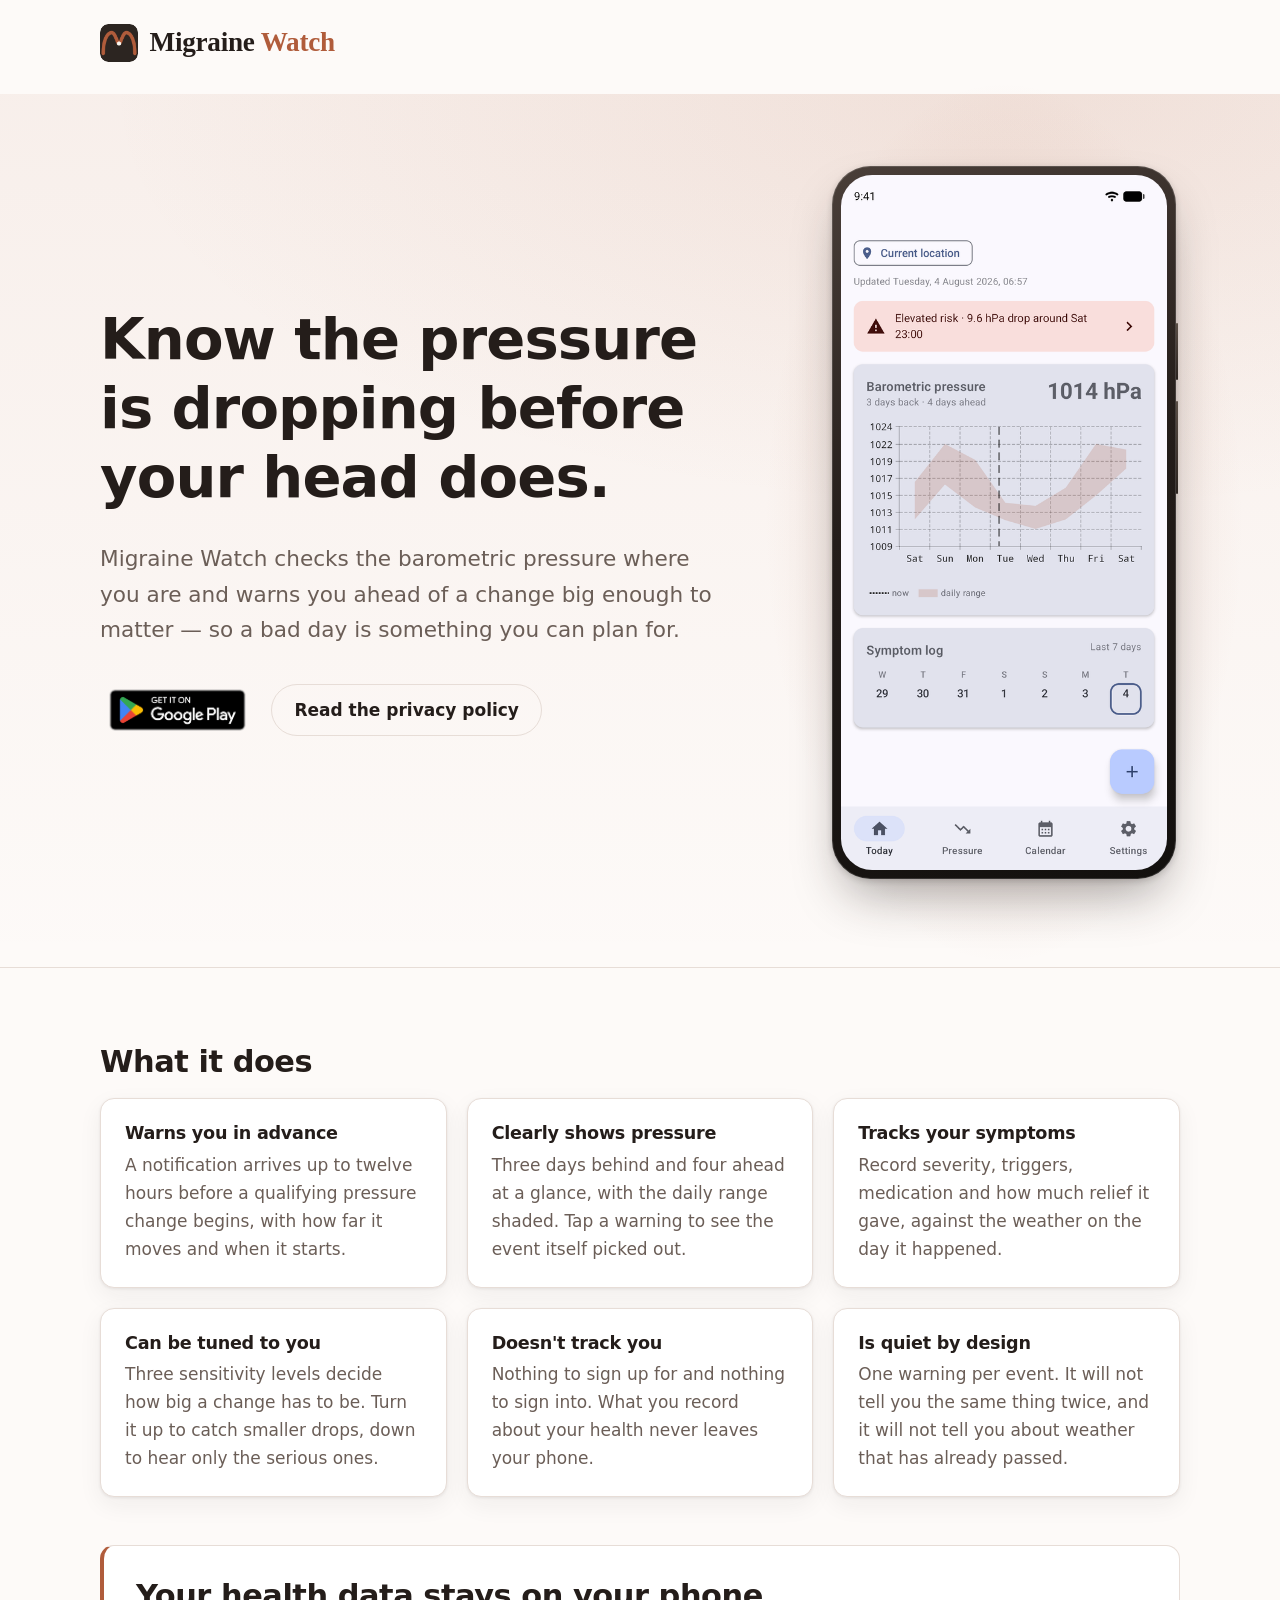
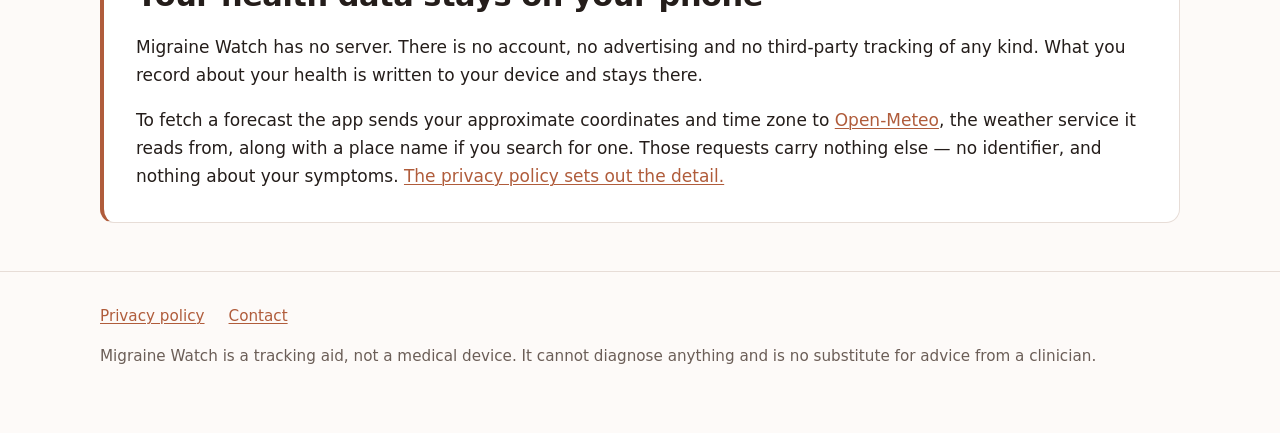
==== docs/index.html @ d58dcb6d "Add landing page and privacy policy" ====
<!DOCTYPE html>
<html lang="en">
<head>
<meta charset="utf-8">
<meta name="viewport" content="width=device-width, initial-scale=1">
<title>Migraine Watch — barometric pressure alerts for migraine</title>
<meta name="description" content="Migraine Watch tracks barometric pressure and warns you before a change large enough to matter. Your symptom log never leaves your phone.">
<meta name="theme-color" content="#2c2521">
<link rel="stylesheet" href="styles.css">
<link rel="icon" type="image/png" href="logo.png">
<link rel="apple-touch-icon" href="logo.png">
</head>
<body>

<header class="site-header">
    <div class="wrap">
        <a class="brand" href="./">
            <img class="brand-mark" src="logo.png" width="256" height="256" alt="">
            <span class="wordmark">Migraine <span class="wordmark-accent">Watch</span></span>
        </a>
    </div>
</header>

<main>
    <section class="hero">
        <div class="wrap hero-layout">
            <div class="hero-copy">
                <h1>Know the pressure is dropping before your head does.</h1>
                <p class="lede">
                    Migraine Watch checks the barometric pressure where you are and warns you
                    ahead of a change big enough to matter — so a bad day is something you
                    can plan for.
                </p>
                <div class="cta-row">
                    <!-- TODO: replace with your Play Store listing URL once the app is live.
                         The badge artwork is Google's own and must not be altered, recoloured
                         or redrawn — see play.google.com/intl/en_us/badges/. -->
                    <a class="play-badge" href="#">
                        <img src="google-play-badge.png" width="646" height="250"
                             alt="Get it on Google Play">
                    </a>
                    <a class="btn btn--ghost" href="privacy.html">Read the privacy policy</a>
                </div>
            </div>

            <div class="shot">
                <div class="device">
                    <div class="device-screen">
                        <img src="screenshot-today.png"
                             width="540" height="1149"
                             alt="The Today screen: a red banner reading 'Elevated risk, 9.6 hPa drop around Sat 23:00', above a barometric pressure chart covering three days back and four ahead with the current reading at 1014 hPa, and a seven-day symptom log."
                             loading="eager" decoding="async">
                    </div>
                </div>
            </div>
        </div>
    </section>

    <section class="wrap">
        <h2>What it does</h2>
        <ul class="grid">
            <li class="card">
                <h3>Warns you in advance</h3>
                <p>
                    A notification arrives up to twelve hours before a qualifying pressure
                    change begins, with how far it moves and when it starts.
                </p>
            </li>
            <li class="card">
                <h3>Clearly shows pressure</h3>
                <p>
                    Three days behind and four ahead at a glance, with the daily range
                    shaded. Tap a warning to see the event itself picked out.
                </p>
            </li>
            <li class="card">
                <h3>Tracks your symptoms</h3>
                <p>
                    Record severity, triggers, medication and how much relief it gave,
                    against the weather on the day it happened.
                </p>
            </li>
            <li class="card">
                <h3>Can be tuned to you</h3>
                <p>
                    Three sensitivity levels decide how big a change has to be. Turn it up
                    to catch smaller drops, down to hear only the serious ones.
                </p>
            </li>
            <li class="card">
                <h3>Doesn't track you</h3>
                <p>
                    Nothing to sign up for and nothing to sign into. What you record about
                    your health never leaves your phone.
                </p>
            </li>
            <li class="card">
                <h3>Is quiet by design</h3>
                <p>
                    One warning per event. It will not tell you the same thing twice, and
                    it will not tell you about weather that has already passed.
                </p>
            </li>
        </ul>

        <div class="panel">
            <h2>Your health data stays on your phone</h2>
            <p>
                Migraine Watch has no server. There is no account, no
                advertising and no third-party tracking of any kind. What you record about
                your health is written to your device and stays there.
            </p>
            <p>
                To fetch a forecast the app sends your approximate coordinates and time
                zone to <a href="https://open-meteo.com/" rel="noopener">Open-Meteo</a>,
                the weather service it reads from, along with a place name if you search
                for one. Those requests carry nothing else — no identifier, and nothing
                about your symptoms.
                <a href="privacy.html">The privacy policy sets out the detail.</a>
            </p>
        </div>
    </section>
</main>

<footer class="site-footer">
    <div class="wrap">
        <ul>
            <li><a href="privacy.html">Privacy policy</a></li>
            <li><a href="mailto:radami.contact@gmail.com">Contact</a></li>
        </ul>
        <p>
            Migraine Watch is a tracking aid, not a medical device. It cannot diagnose
            anything and is no substitute for advice from a clinician.
        </p>
    </div>
</footer>

</body>
</html>
---- docs/styles.css ----
/* Migraine Watch — shared styles for the landing and privacy pages.
   No external fonts or assets, so both pages work from any static host. */

:root {
    --accent: #b05c3b;
    --accent-strong: #8e1b1b;
    --bg: #fdfaf8;
    --surface: #ffffff;
    --border: #e7ddd7;
    --text: #241d1a;
    --text-muted: #6b5e57;
    --shadow: 0 1px 3px rgb(36 29 26 / 8%), 0 8px 24px rgb(36 29 26 / 6%);
    --radius: 14px;
    --measure: 68ch;
}

@media (prefers-color-scheme: dark) {
    :root {
        --accent: #e48d6c;
        --accent-strong: #f08b8b;
        --bg: #16120f;
        --surface: #201a16;
        --border: #362c26;
        --text: #f3ece8;
        --text-muted: #b3a49b;
        --shadow: none;
    }
}

*,
*::before,
*::after {
    box-sizing: border-box;
}

html {
    -webkit-text-size-adjust: 100%;
    scroll-behavior: smooth;
}

body {
    margin: 0;
    background: var(--bg);
    color: var(--text);
    font-family: system-ui, -apple-system, "Segoe UI", Roboto, Helvetica, Arial, sans-serif;
    line-height: 1.65;
    /* Fluid base size: readable on a phone, not oversized on a desktop. */
    font-size: clamp(1rem, 0.96rem + 0.2vw, 1.0625rem);
}

/* Every section shares one gutter, so nothing touches the edge on a narrow screen. */
.wrap {
    width: min(100% - 2.5rem, 1080px);
    margin-inline: auto;
}

.wrap--narrow {
    width: min(100% - 2.5rem, var(--measure));
}

a {
    color: var(--accent);
    text-decoration-thickness: 1px;
    text-underline-offset: 2px;
}

a:hover {
    text-decoration-thickness: 2px;
}

h1,
h2,
h3 {
    line-height: 1.2;
    letter-spacing: -0.015em;
    text-wrap: balance;
}

h1 {
    font-size: clamp(2.1rem, 1.4rem + 3.2vw, 3.6rem);
    margin: 0 0 0.5em;
}

h2 {
    font-size: clamp(1.4rem, 1.2rem + 1vw, 1.9rem);
    margin: 2.5em 0 0.6em;
}

h3 {
    font-size: 1.1rem;
    margin: 0 0 0.35em;
}

/* ---------- Site header ---------- */

.site-header {
    padding: 1.5rem 0;
}

.brand {
    display: inline-flex;
    align-items: center;
    gap: 0.7rem;
    color: var(--text);
    text-decoration: none;
}

.brand-mark {
    flex: none;
    width: 2.4rem;
    height: 2.4rem;
    border-radius: 22%;
}

/* Mirrors the wordmark on the app's Settings screen: a bold serif, with the second half
   in the same terracotta the pressure chart is drawn in. */
.wordmark {
    font-family: Georgia, "Iowan Old Style", "Times New Roman", Times, serif;
    font-weight: 700;
    font-size: clamp(1.35rem, 1.2rem + 0.7vw, 1.7rem);
    letter-spacing: -0.01em;
    line-height: 1.1;
}

.wordmark-accent {
    color: var(--accent);
}

/* ---------- Hero ---------- */

/* A full-bleed tinted band that the hero content sits inside, fading back into the page so
   there is no hard seam where it ends. */
.hero {
    position: relative;
    padding: clamp(2rem, 6vw, 4.5rem) 0 clamp(3rem, 8vw, 5.5rem);
    background:
        radial-gradient(120% 80% at 80% 0%, rgb(176 92 59 / 10%), transparent 60%),
        linear-gradient(180deg, rgb(176 92 59 / 7%), transparent 100%);
    border-bottom: 1px solid var(--border);
}

@media (prefers-color-scheme: dark) {
    .hero {
        background:
            radial-gradient(120% 80% at 80% 0%, rgb(228 141 108 / 10%), transparent 60%),
            linear-gradient(180deg, rgb(228 141 108 / 6%), transparent 100%);
    }
}

/* Stacked on a phone, side by side once there is room for the copy to keep its measure.
   The breakpoint is the one place a fixed width is warranted: it is set by how narrow the
   text column can get before it reads badly, not by any particular device. */
.hero-layout {
    display: grid;
    gap: clamp(2rem, 5vw, 3.5rem);
    align-items: center;
}

@media (min-width: 46rem) {
    .hero-layout {
        grid-template-columns: 1fr minmax(0, 22rem);
    }
}

.shot {
    justify-self: center;
    position: relative;
}

/* A soft wash of the brand colour behind the phone, so it reads as sitting in the hero
   rather than pasted on top of it. */
.shot::before {
    content: "";
    position: absolute;
    inset: -12% -18%;
    background: radial-gradient(closest-side, rgb(176 92 59 / 22%), transparent 100%);
    z-index: -1;
}

/* ---------- Phone frame ---------- */

.device {
    position: relative;
    /* Sized so the screenshot's own UI text stays legible rather than to fit a column:
       below about 20rem the chart labels and banner copy shrink past reading size. */
    width: min(100%, 21.5rem);
    margin-inline: auto;
    padding: 0.55rem;
    border-radius: 2.4rem;
    background: linear-gradient(160deg, #4a3f39, #241d1a 45%, #12100e);
    box-shadow:
        inset 0 0 0 1px rgb(255 255 255 / 14%),
        0 2px 6px rgb(36 29 26 / 18%),
        0 26px 50px -12px rgb(36 29 26 / 38%);
}

.device-screen {
    position: relative;
    border-radius: 1.95rem;
    overflow: hidden;
    /* Kills the descender gap under an inline image, which would show as a dark sliver. */
    line-height: 0;
    background: #fdfaf8;
}

.device-screen img {
    display: block;
    width: 100%;
    height: auto;
}

/* Power and volume keys, drawn rather than imaged so they scale with the frame. */
.device::after,
.device::before {
    content: "";
    position: absolute;
    width: 2px;
    border-radius: 2px;
    background: linear-gradient(#5b4f47, #2b231f);
}

.device::before {
    right: -2px;
    top: 22%;
    height: 8%;
}

.device::after {
    right: -2px;
    top: 33%;
    height: 13%;
}

@media (prefers-color-scheme: dark) {
    .device {
        background: linear-gradient(160deg, #3a322c, #1a1512 45%, #0d0b0a);
        box-shadow:
            inset 0 0 0 1px rgb(255 255 255 / 10%),
            0 26px 50px -12px rgb(0 0 0 / 60%);
    }

    .shot::before {
        background: radial-gradient(closest-side, rgb(228 141 108 / 16%), transparent 100%);
    }
}

.hero p.lede {
    font-size: clamp(1.1rem, 1rem + 0.6vw, 1.35rem);
    color: var(--text-muted);
    max-width: 46ch;
    margin: 0 0 2rem;
}

.cta-row {
    display: flex;
    flex-wrap: wrap;
    gap: 0.75rem 1rem;
    align-items: center;
}

.btn {
    display: inline-block;
    padding: 0.7rem 1.4rem;
    border-radius: 999px;
    font-weight: 600;
    text-decoration: none;
    border: 1px solid transparent;
}

.btn--primary {
    background: var(--accent);
    color: #fff;
}

@media (prefers-color-scheme: dark) {
    .btn--primary {
        color: #1b120e;
    }
}

.btn--primary:hover {
    filter: brightness(1.08);
}

.btn--ghost {
    border-color: var(--border);
    color: var(--text);
}

.btn--ghost:hover {
    border-color: var(--accent);
}

/* Google's badge is supplied artwork and must not be recoloured, redrawn or given a border.
   The PNG already carries the clear space its guidelines require, so it only needs sizing —
   the 40px floor is their stated minimum height for the badge itself. */
.play-badge {
    display: inline-block;
    line-height: 0;
}

.play-badge img {
    width: auto;
    height: clamp(3.25rem, 3rem + 1vw, 3.75rem);
    max-width: 100%;
}

.play-badge:focus-visible {
    outline: 2px solid var(--accent);
    outline-offset: 2px;
    border-radius: 8px;
}

/* ---------- Feature grid ---------- */

/* auto-fit + minmax gives one column on a phone and two or three further up,
   without a single width breakpoint to maintain. */
.grid {
    display: grid;
    gap: 1.25rem;
    grid-template-columns: repeat(auto-fit, minmax(min(100%, 17rem), 1fr));
    padding: 0;
    margin: 0;
    list-style: none;
}

.card {
    background: var(--surface);
    border: 1px solid var(--border);
    border-radius: var(--radius);
    padding: 1.5rem;
    box-shadow: var(--shadow);
}

.card p {
    margin: 0;
    color: var(--text-muted);
}

/* ---------- Privacy highlight ---------- */

.panel {
    background: var(--surface);
    border: 1px solid var(--border);
    border-left: 4px solid var(--accent);
    border-radius: var(--radius);
    padding: clamp(1.25rem, 4vw, 2rem);
    margin: 3rem 0;
}

.panel h2 {
    margin-top: 0;
}

.panel :last-child {
    margin-bottom: 0;
}

/* ---------- Prose (privacy policy) ---------- */

.prose {
    padding-bottom: 3rem;
}

.prose h2 {
    padding-top: 0.4em;
    border-top: 1px solid var(--border);
}

/* The bare h3 is sized for the feature cards, where it sits flush at the top of its box.
   In running text it needs room above it to read as a subheading rather than a stray line. */
.prose h3 {
    margin-top: 1.8em;
}

.prose ul {
    padding-left: 1.2rem;
}

.prose li + li {
    margin-top: 0.4em;
}

.prose table {
    width: 100%;
    border-collapse: collapse;
    margin: 1.2rem 0;
    font-size: 0.95em;
}

.prose th,
.prose td {
    text-align: left;
    vertical-align: top;
    padding: 0.6rem 0.8rem;
    border-bottom: 1px solid var(--border);
}

.prose th {
    font-weight: 650;
}

/* A table is the one thing likely to overflow a 320px screen, so let it scroll
   inside its own box rather than pushing the page sideways. */
.scroll-x {
    overflow-x: auto;
    -webkit-overflow-scrolling: touch;
}

.updated {
    color: var(--text-muted);
    font-size: 0.95rem;
    margin-top: 0;
}

/* ---------- Footer ---------- */

.site-footer {
    border-top: 1px solid var(--border);
    padding: 2rem 0 3rem;
    color: var(--text-muted);
    font-size: 0.95rem;
}

.site-footer ul {
    display: flex;
    flex-wrap: wrap;
    gap: 0.5rem 1.5rem;
    list-style: none;
    padding: 0;
    margin: 0 0 0.75rem;
}

:where(a, .btn):focus-visible {
    outline: 2px solid var(--accent);
    outline-offset: 3px;
    border-radius: 4px;
}

@media (prefers-reduced-motion: reduce) {
    html {
        scroll-behavior: auto;
    }
}
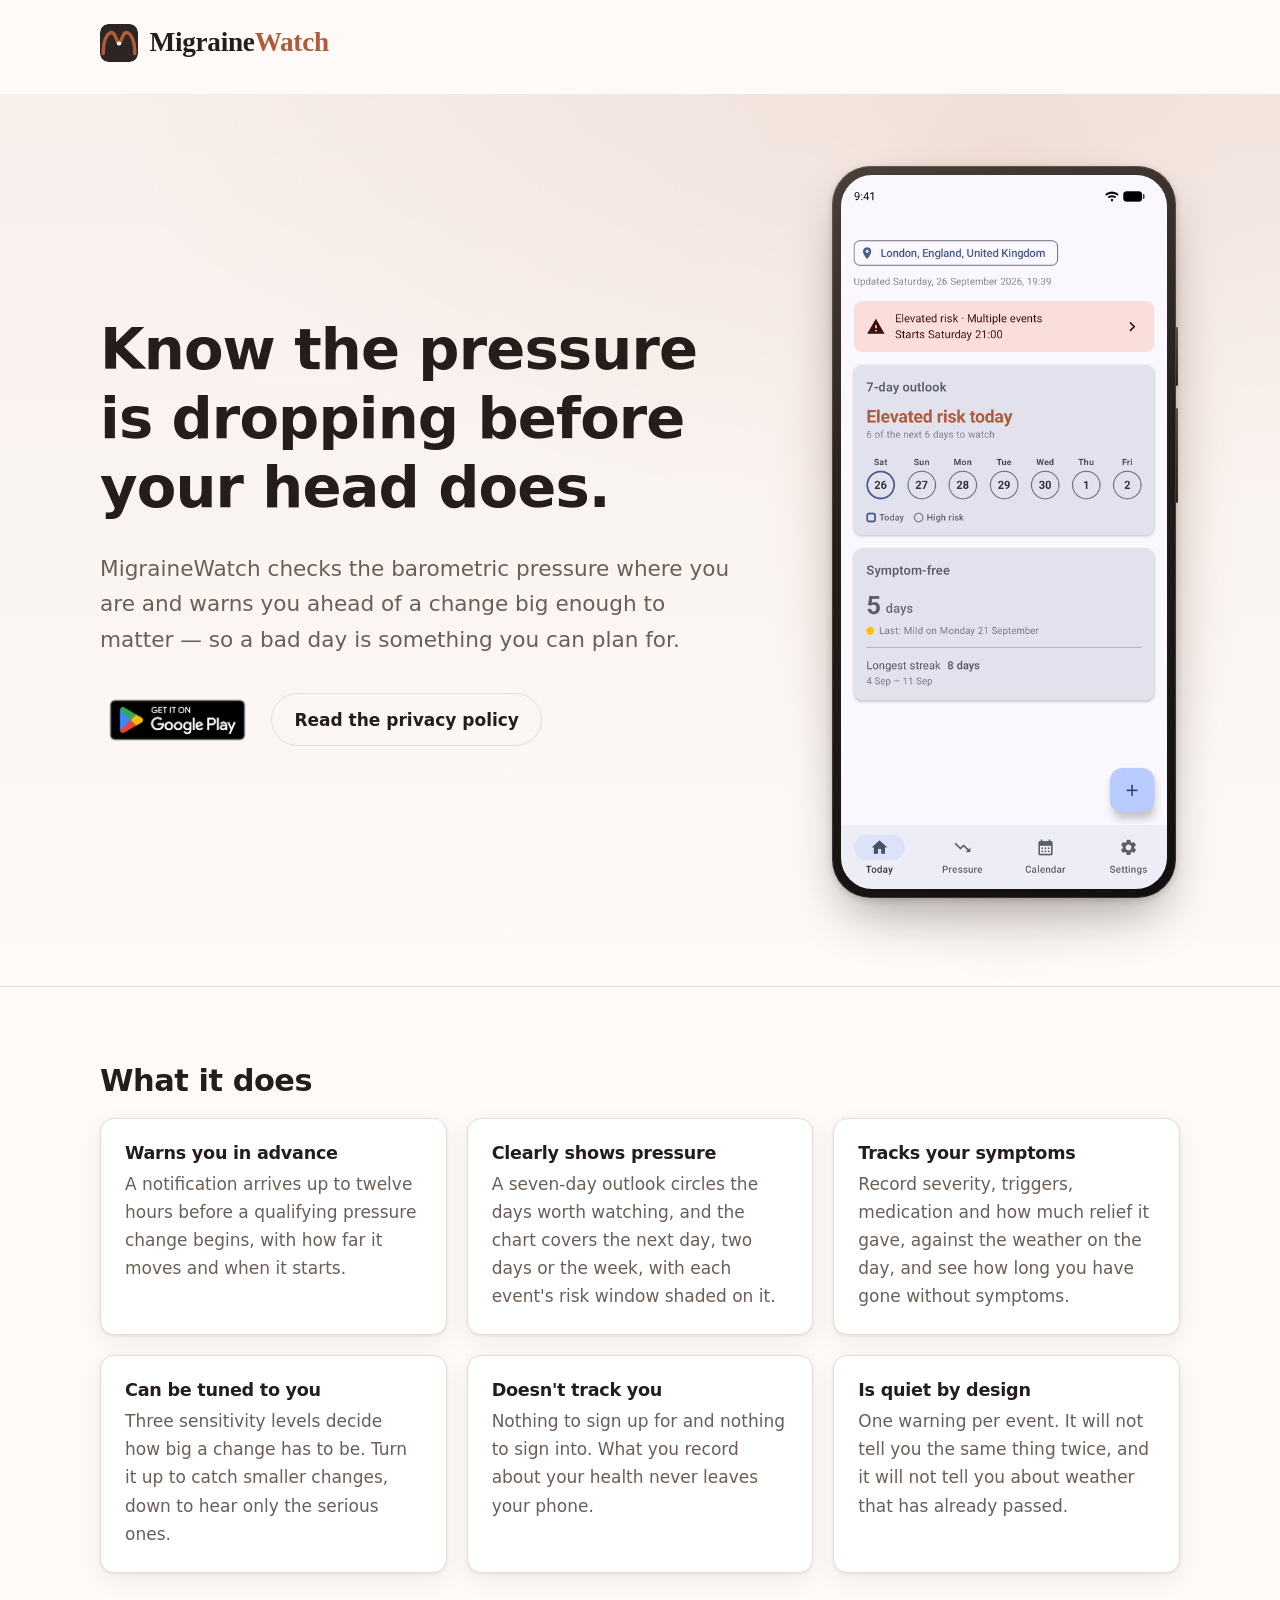
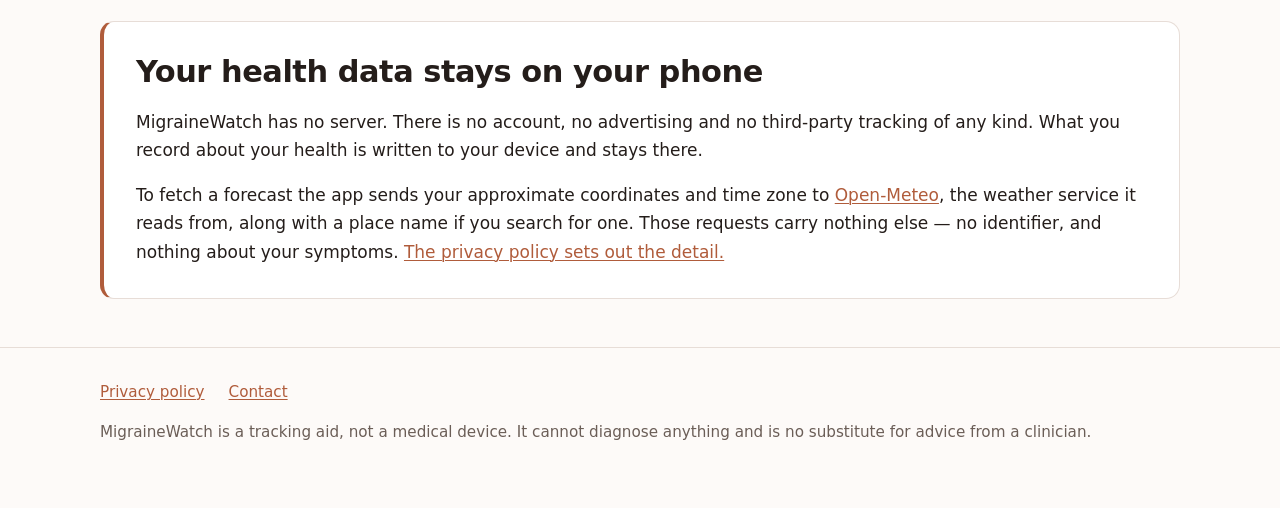
==== commit f89696ce: "Update website, docs and build for new version" ====
--- a/docs/index.html
+++ b/docs/index.html
@@ -3,8 +3,8 @@
 <head>
 <meta charset="utf-8">
 <meta name="viewport" content="width=device-width, initial-scale=1">
-<title>Migraine Watch — barometric pressure alerts for migraine</title>
-<meta name="description" content="Migraine Watch tracks barometric pressure and warns you before a change large enough to matter. Your symptom log never leaves your phone.">
+<title>MigraineWatch — barometric pressure alerts for migraine</title>
+<meta name="description" content="MigraineWatch tracks barometric pressure and warns you before a change large enough to matter. Your symptom log never leaves your phone.">
 <meta name="theme-color" content="#2c2521">
 <link rel="stylesheet" href="styles.css">
 <link rel="icon" type="image/png" href="logo.png">
@@ -16,7 +16,7 @@
     <div class="wrap">
         <a class="brand" href="./">
             <img class="brand-mark" src="logo.png" width="256" height="256" alt="">
-            <span class="wordmark">Migraine <span class="wordmark-accent">Watch</span></span>
+            <span class="wordmark">Migraine<span class="wordmark-accent">Watch</span></span>
         </a>
     </div>
 </header>
@@ -27,7 +27,7 @@
             <div class="hero-copy">
                 <h1>Know the pressure is dropping before your head does.</h1>
                 <p class="lede">
-                    Migraine Watch checks the barometric pressure where you are and warns you
+                    MigraineWatch checks the barometric pressure where you are and warns you
                     ahead of a change big enough to matter — so a bad day is something you
                     can plan for.
                 </p>
@@ -47,8 +47,8 @@
                 <div class="device">
                     <div class="device-screen">
                         <img src="screenshot-today.png"
-                             width="540" height="1149"
-                             alt="The Today screen: a red banner reading 'Elevated risk, 9.6 hPa drop around Sat 23:00', above a barometric pressure chart covering three days back and four ahead with the current reading at 1014 hPa, and a seven-day symptom log."
+                             width="540" height="1181"
+                             alt="The Today screen for London: a red banner reading 'Elevated risk, multiple events, starts Saturday 21:00', above a seven-day outlook headed 'Elevated risk today' with a circle on each day to watch, and a symptom-free count of 5 days since a mild day on Monday 21 September."
                              loading="eager" decoding="async">
                     </div>
                 </div>
@@ -69,22 +69,24 @@
             <li class="card">
                 <h3>Clearly shows pressure</h3>
                 <p>
-                    Three days behind and four ahead at a glance, with the daily range
-                    shaded. Tap a warning to see the event itself picked out.
+                    A seven-day outlook circles the days worth watching, and the chart
+                    covers the next day, two days or the week, with each event's risk
+                    window shaded on it.
                 </p>
             </li>
             <li class="card">
                 <h3>Tracks your symptoms</h3>
                 <p>
                     Record severity, triggers, medication and how much relief it gave,
-                    against the weather on the day it happened.
+                    against the weather on the day, and see how long you have gone
+                    without symptoms.
                 </p>
             </li>
             <li class="card">
                 <h3>Can be tuned to you</h3>
                 <p>
                     Three sensitivity levels decide how big a change has to be. Turn it up
-                    to catch smaller drops, down to hear only the serious ones.
+                    to catch smaller changes, down to hear only the serious ones.
                 </p>
             </li>
             <li class="card">
@@ -106,7 +108,7 @@
         <div class="panel">
             <h2>Your health data stays on your phone</h2>
             <p>
-                Migraine Watch has no server. There is no account, no
+                MigraineWatch has no server. There is no account, no
                 advertising and no third-party tracking of any kind. What you record about
                 your health is written to your device and stays there.
             </p>
@@ -129,7 +131,7 @@
             <li><a href="mailto:radami.contact@gmail.com">Contact</a></li>
         </ul>
         <p>
-            Migraine Watch is a tracking aid, not a medical device. It cannot diagnose
+            MigraineWatch is a tracking aid, not a medical device. It cannot diagnose
             anything and is no substitute for advice from a clinician.
         </p>
     </div>
--- a/docs/styles.css
+++ b/docs/styles.css
@@ -1,4 +1,4 @@
-/* Migraine Watch — shared styles for the landing and privacy pages.
+/* MigraineWatch — shared styles for the landing and privacy pages.
    No external fonts or assets, so both pages work from any static host. */
 
 :root {
